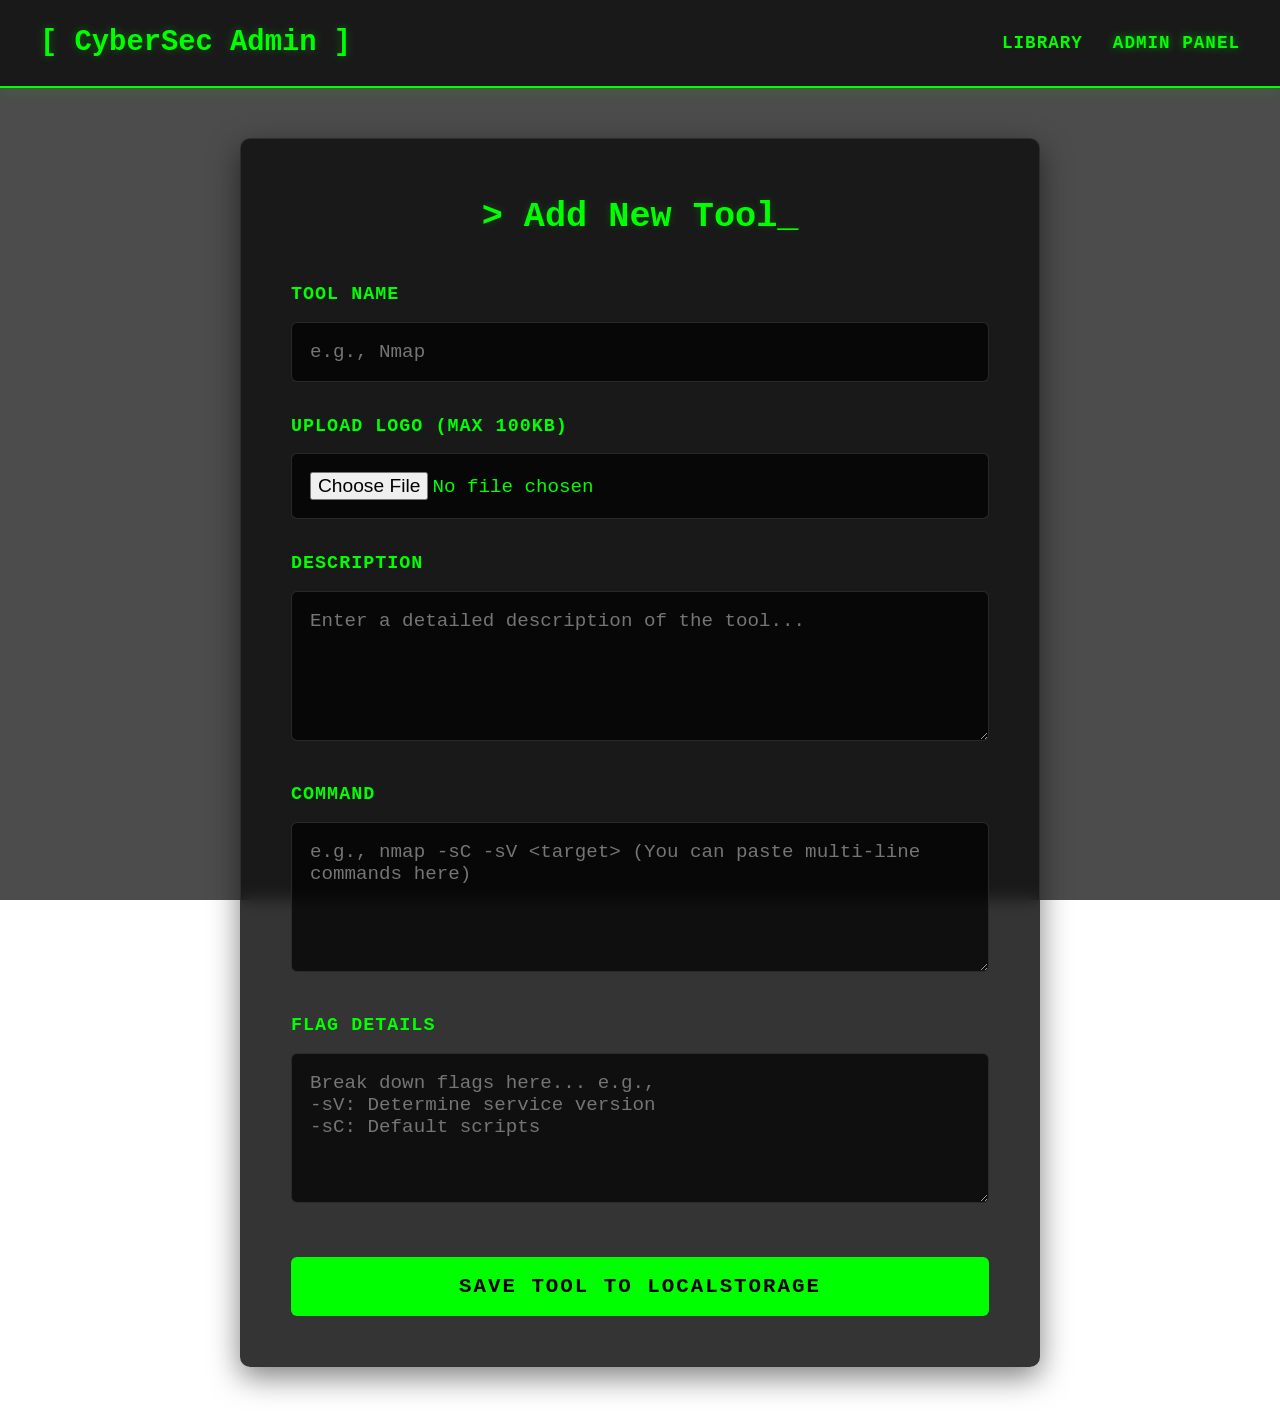
==== admin.html @ c19515e9 "Add files via upload" ====
<!DOCTYPE html>
<html lang="en">
<head>
    <meta charset="UTF-8">
    <meta name="viewport" content="width=device-width, initial-scale=1.0">
    <title>Admin Panel - CyberSec Tool Library</title>
    <link rel="stylesheet" href="style.css">
</head>
<body>
    <nav>
        <h1>[ CyberSec Admin ]</h1>
        <ul>
            <li><a href="index.html">Library</a></li>
            <li><a href="admin.html" class="active">Admin Panel</a></li>
        </ul>
    </nav>

    <div class="container">
        <div class="admin-panel">
            <h2>> Add New Tool_</h2>
            <form id="tool-form">
                <div class="form-group">
                    <label for="toolName">Tool Name</label>
                    <input type="text" id="toolName" placeholder="e.g., Nmap" required>
                </div>
                
                <div class="form-group file-upload-group">
                    <label for="toolLogoFile">Upload Logo (Max 100KB)</label>
                    <input type="file" id="toolLogoFile" accept="image/*" required>
                    <small id="file-error" style="color: #ff4444; display: none; margin-top: 5px; font-weight: bold;">File is too large! Please select an image under 100KB.</small>
                </div>
                
                <div class="form-group">
                    <label for="toolDescription">Description</label>
                    <textarea id="toolDescription" placeholder="Enter a detailed description of the tool..." required></textarea>
                </div>
                
                <div class="form-group">
                    <label for="toolCommand">Command</label>
                    <textarea id="toolCommand" placeholder="e.g., nmap -sC -sV <target> (You can paste multi-line commands here)" required></textarea>
                </div>
                
                <div class="form-group">
                    <label for="toolFlagDetails">Flag Details</label>
                    <textarea id="toolFlagDetails" placeholder="Break down flags here... e.g., &#10;-sV: Determine service version&#10;-sC: Default scripts" required></textarea>
                </div>
                
                <button type="submit" class="btn-save">Save Tool to LocalStorage</button>
            </form>
        </div>
    </div>

    <!-- Shared logic for storage and form handling -->
    <script src="script.js"></script>
</body>
</html>
---- style.css ----
:root {
    --bg-main: #0d0d0d;
    --bg-card: rgba(17, 17, 17, 0.85);
    --bg-input: rgba(0, 0, 0, 0.7);
    --text-main: #00ff00;
    --text-muted: #66cc66;
    --neon-green: #00ff00;
    --border-color: rgba(51, 51, 51, 0.8);
    --font-sans: 'Courier New', Courier, monospace;
}

* {
    box-sizing: border-box;
    margin: 0;
    padding: 0;
    font-family: var(--font-sans);
}

body {
    /* Linear gradient creates the dark 70% opacity overlay over the hacker background */
    background: linear-gradient(rgba(0, 0, 0, 0.7), rgba(0, 0, 0, 0.7)), url('https://images.unsplash.com/photo-1526374965328-7f61d4dc18c5?q=80&w=2070&auto=format&fit=crop');
    background-size: cover;
    background-position: center;
    background-repeat: no-repeat;
    background-attachment: fixed;
    color: var(--text-main);
    line-height: 1.6;
    min-height: 100vh;
}

/* Navigation Bar */
nav {
    background-color: var(--bg-card);
    backdrop-filter: blur(8px);
    -webkit-backdrop-filter: blur(8px);
    padding: 20px 40px;
    border-bottom: 2px solid var(--neon-green);
    display: flex;
    justify-content: space-between;
    align-items: center;
    box-shadow: 0 4px 15px rgba(0, 255, 0, 0.1);
}

nav h1 {
    color: var(--neon-green);
    font-size: 1.8rem;
    text-shadow: 0 0 10px rgba(0, 255, 0, 0.3);
}

nav ul {
    list-style: none;
    display: flex;
    gap: 30px;
}

nav a {
    color: var(--text-main);
    text-decoration: none;
    font-weight: bold;
    font-size: 1.1rem;
    transition: color 0.3s, text-shadow 0.3s;
    text-transform: uppercase;
    letter-spacing: 1px;
}

nav a:hover, nav a.active {
    color: var(--neon-green);
    text-shadow: 0 0 8px rgba(0, 255, 0, 0.5);
}

.container {
    max-width: 1200px;
    margin: 50px auto;
    padding: 0 20px;
}

/* Search Bar Styles */
.search-wrapper {
    margin-bottom: 30px;
}

#search-bar {
    width: 100%;
    background-color: var(--bg-input);
    border: 1px solid var(--border-color);
    color: var(--neon-green);
    padding: 15px 20px;
    font-size: 1.2rem;
    border-radius: 8px;
    transition: all 0.3s;
    outline: none;
    font-family: var(--font-sans);
}

#search-bar:focus {
    border-color: var(--neon-green);
    box-shadow: 0 0 15px rgba(0, 255, 0, 0.3);
}

#search-bar::placeholder {
    color: var(--text-muted);
}

/* Card Grid for Index (Main Library) */
.tools-grid {
    display: grid;
    grid-template-columns: repeat(auto-fill, minmax(350px, 1fr));
    gap: 30px;
}

.tool-card {
    background-color: var(--bg-card);
    backdrop-filter: blur(8px);
    -webkit-backdrop-filter: blur(8px);
    border: 1px solid var(--border-color);
    border-left: 4px solid var(--neon-green);
    border-radius: 8px;
    padding: 25px;
    transition: transform 0.3s, box-shadow 0.3s, border-color 0.3s;
}

.tool-card:hover {
    transform: translateY(-5px);
    box-shadow: 0 10px 20px rgba(0, 0, 0, 0.5), 0 0 15px rgba(0, 255, 0, 0.15);
    border-color: var(--neon-green);
}

.tool-card h2 {
    color: var(--neon-green);
    margin-bottom: 15px;
    font-size: 1.6rem;
    text-transform: uppercase;
    letter-spacing: 1px;
}

.tool-card .desc {
    color: var(--text-muted);
    margin-bottom: 25px;
    min-height: 50px;
    font-size: 1.05rem;
}

/* Command Box Enhancements */
.command-container {
    position: relative;
    margin-bottom: 20px;
}

.copy-btn {
    position: absolute;
    top: 10px;
    right: 10px;
    background-color: rgba(34, 34, 34, 0.8);
    color: var(--text-main);
    border: 1px solid var(--border-color);
    padding: 6px 12px;
    border-radius: 4px;
    cursor: pointer;
    font-family: var(--font-sans);
    font-weight: bold;
    font-size: 0.9rem;
    transition: all 0.2s;
    z-index: 10;
}

.copy-btn:hover {
    background-color: var(--neon-green);
    color: #000;
}

.tool-card .command-box {
    background-color: rgba(0, 0, 0, 0.8);
    backdrop-filter: blur(5px);
    -webkit-backdrop-filter: blur(5px);
    padding: 20px;
    border-radius: 5px;
    border: 1px dashed var(--neon-green);
    overflow-x: auto;
}

.command-box pre {
    margin: 0;
    white-space: pre; /* Allows horizontal scrolling for long lines */
    padding-right: 70px; /* Space for the copy button */
}

.tool-card code {
    color: var(--neon-green);
    font-size: 1.1rem;
    word-break: normal;
}

/* Explanation Box */
.explanation-box {
    margin-bottom: 25px;
    background-color: rgba(10, 10, 10, 0.7);
    backdrop-filter: blur(5px);
    -webkit-backdrop-filter: blur(5px);
    padding: 18px;
    border-left: 3px solid var(--border-color);
    border-radius: 4px;
}

.explanation-box h4 {
    color: var(--text-main);
    margin-bottom: 12px;
    font-size: 1.1rem;
    text-transform: uppercase;
    letter-spacing: 0.5px;
}

/* Flag Table Styles */
.table-responsive {
    overflow-x: auto;
    margin-top: 15px;
}

.flag-table {
    width: 100%;
    border-collapse: collapse;
    font-size: 0.95rem;
    color: var(--text-main);
}

.flag-table th, .flag-table td {
    padding: 10px 15px;
    border: 1px solid var(--border-color);
    text-align: left;
}

.flag-table th {
    background-color: rgba(26, 26, 26, 0.9);
    color: var(--neon-green);
    font-weight: bold;
    text-transform: uppercase;
}

.flag-table td {
    background-color: rgba(13, 13, 13, 0.8);
}

.flag-table .flag-col {
    color: var(--neon-green);
    font-family: var(--font-sans);
    font-weight: bold;
    white-space: nowrap;
    width: 30%;
}

.tool-card .delete-btn {
    margin-top: 25px;
    background: transparent;
    border: 1px solid #ff4444;
    color: #ff4444;
    padding: 8px 15px;
    border-radius: 4px;
    cursor: pointer;
    font-weight: bold;
    transition: all 0.2s;
    font-family: var(--font-sans);
}

.tool-card .delete-btn:hover {
    background: #ff4444;
    color: #fff;
    box-shadow: 0 0 10px rgba(255, 68, 68, 0.4);
}

/* Admin Form Styles */
.admin-panel {
    background-color: var(--bg-card);
    backdrop-filter: blur(8px);
    -webkit-backdrop-filter: blur(8px);
    padding: 50px;
    border-radius: 10px;
    border: 1px solid var(--border-color);
    max-width: 800px;
    margin: 0 auto;
    box-shadow: 0 10px 30px rgba(0,0,0,0.5);
}

.admin-panel h2 {
    color: var(--neon-green);
    margin-bottom: 35px;
    font-size: 2.2rem;
    text-align: center;
    text-shadow: 0 0 8px rgba(0, 255, 0, 0.2);
}

.form-group {
    margin-bottom: 30px;
}

.form-group label {
    display: block;
    margin-bottom: 12px;
    color: var(--text-main);
    font-size: 1.15rem;
    font-weight: bold;
    text-transform: uppercase;
    letter-spacing: 1px;
}

.form-group input, 
.form-group textarea {
    width: 100%;
    background-color: var(--bg-input);
    border: 1px solid var(--border-color);
    color: var(--neon-green);
    padding: 18px;
    font-size: 1.2rem;
    border-radius: 6px;
    transition: border-color 0.3s, box-shadow 0.3s;
    outline: none;
}

.form-group textarea {
    resize: vertical;
    min-height: 150px;
}

.form-group input:focus, 
.form-group textarea:focus {
    border-color: var(--neon-green);
    box-shadow: 0 0 12px rgba(0, 255, 0, 0.25);
}

.btn-save {
    background-color: var(--neon-green);
    color: #000;
    border: none;
    padding: 18px 30px;
    font-size: 1.3rem;
    font-weight: bold;
    border-radius: 6px;
    cursor: pointer;
    width: 100%;
    transition: all 0.3s;
    text-transform: uppercase;
    letter-spacing: 2px;
    margin-top: 15px;
}

.btn-save:hover {
    background-color: #00cc00;
    box-shadow: 0 0 20px rgba(0, 255, 0, 0.5);
}

/* Responsive adjustments for tablet and mobile */
@media (max-width: 768px) {
    nav {
        flex-direction: column;
        gap: 15px;
        text-align: center;
    }
    
    .tools-grid {
        grid-template-columns: 1fr;
    }
    
    .admin-panel {
        padding: 30px 20px;
    }
}

/* Update compact cards for Main Library */
.compact-card {
    display: flex;
    flex-direction: column;
    align-items: center;
    text-align: center;
    padding: 30px 20px;
}

.card-header {
    margin-bottom: 25px;
}

.tool-logo-small {
    width: 80px;
    height: 80px;
    object-fit: contain;
    margin-bottom: 15px;
    background-color: rgba(255,255,255,0.05); /* So dark logos have contrast */
    padding: 5px;
    border-radius: 8px;
}

.card-actions {
    display: flex;
    gap: 15px;
    width: 100%;
    justify-content: center;
}

.btn-view-details, .btn-back {
    display: inline-block;
    background-color: var(--neon-green);
    color: #000;
    text-decoration: none;
    padding: 10px 20px;
    border-radius: 4px;
    font-weight: bold;
    font-family: var(--font-sans);
    transition: all 0.2s;
    text-transform: uppercase;
    font-size: 0.9rem;
}

.btn-view-details:hover, .btn-back:hover {
    background-color: #00cc00;
    box-shadow: 0 0 15px rgba(0, 255, 0, 0.4);
}

.compact-card .delete-btn {
    margin-top: 0;
}

/* Detail View Layout */
.detail-card {
    background-color: var(--bg-card);
    backdrop-filter: blur(8px);
    -webkit-backdrop-filter: blur(8px);
    border: 1px solid var(--border-color);
    border-top: 4px solid var(--neon-green);
    border-radius: 8px;
    padding: 40px;
    margin-top: 20px;
    box-shadow: 0 10px 30px rgba(0,0,0,0.5);
}

.detail-header {
    display: flex;
    gap: 30px;
    align-items: center;
    margin-bottom: 30px;
    border-bottom: 1px solid var(--border-color);
    padding-bottom: 30px;
}

.tool-logo-large {
    width: 120px;
    height: 120px;
    object-fit: contain;
    background-color: rgba(255,255,255,0.05);
    padding: 10px;
    border-radius: 10px;
}

.detail-header h2 {
    color: var(--neon-green);
    font-size: 2.2rem;
    margin-bottom: 10px;
    text-transform: uppercase;
}

.detail-header .desc {
    font-size: 1.15rem;
    color: var(--text-main);
}

.detail-footer {
    display: flex;
    justify-content: space-between;
    margin-top: 40px;
    border-top: 1px solid var(--border-color);
    padding-top: 20px;
}

@media (max-width: 768px) {
    .detail-header {
        flex-direction: column;
        text-align: center;
    }
}
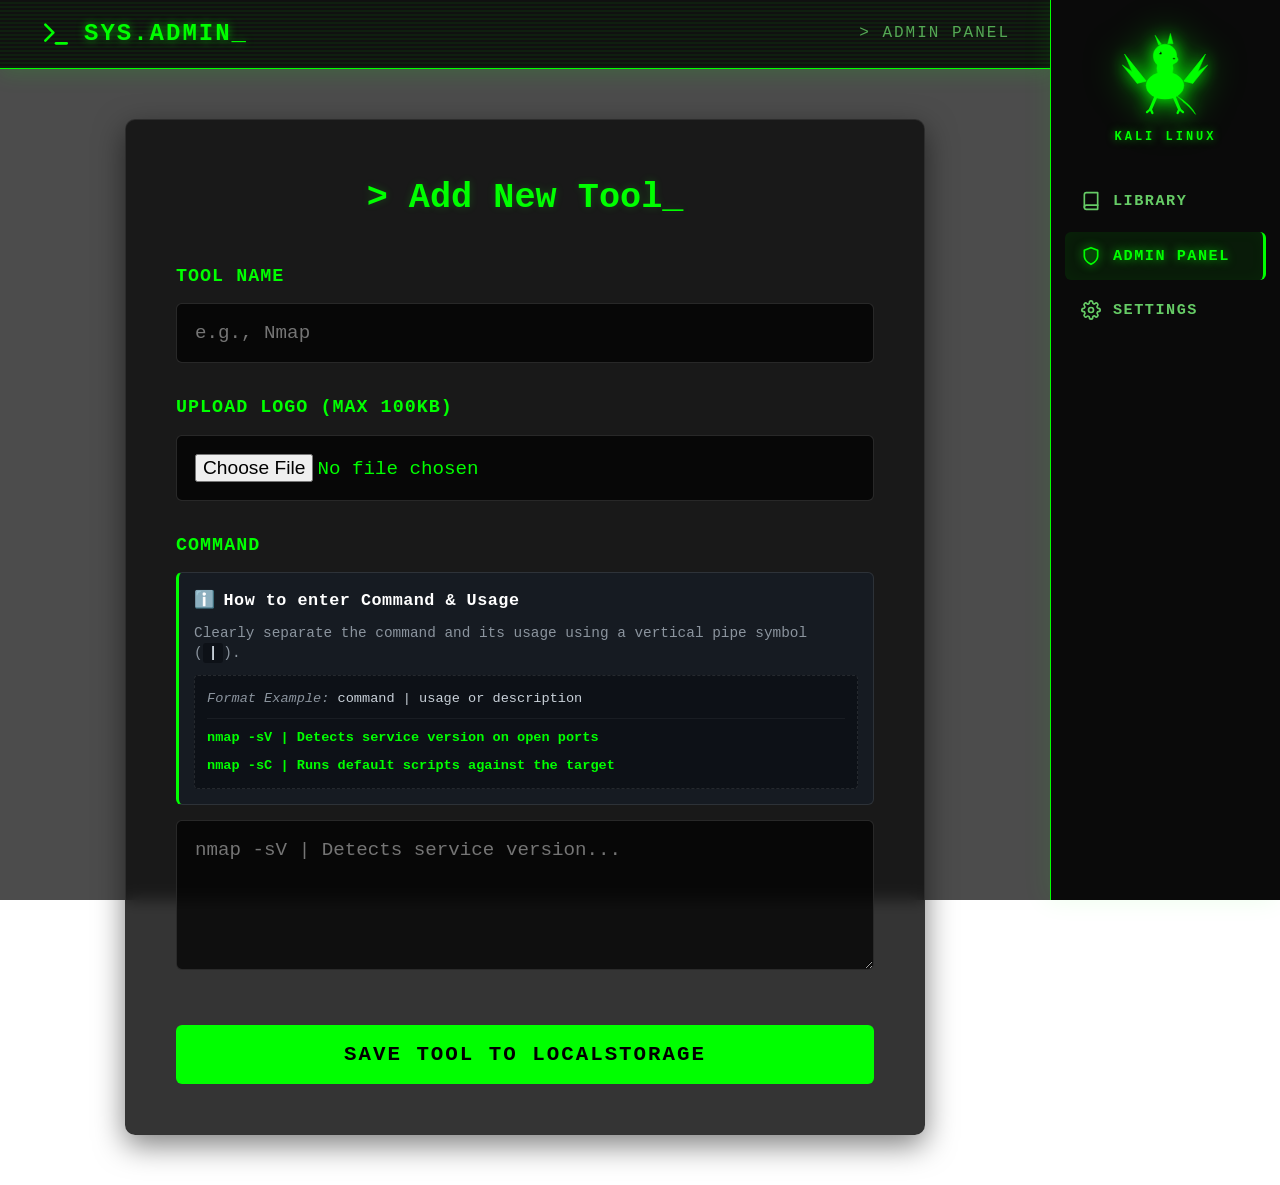
==== commit 34c27916: "Updated admin panel and CSS" ====
--- a/admin.html
+++ b/admin.html
@@ -4,53 +4,267 @@
     <meta charset="UTF-8">
     <meta name="viewport" content="width=device-width, initial-scale=1.0">
     <title>Admin Panel - CyberSec Tool Library</title>
+    <meta name="description" content="Admin Panel – Add and manage cybersecurity tools.">
     <link rel="stylesheet" href="style.css">
 </head>
 <body>
-    <nav>
-        <h1>[ CyberSec Admin ]</h1>
-        <ul>
-            <li><a href="index.html">Library</a></li>
-            <li><a href="admin.html" class="active">Admin Panel</a></li>
-        </ul>
+    <!-- ═══════════════════════════════════════ -->
+    <!--  LEFT SIDEBAR                          -->
+    <!-- ═══════════════════════════════════════ -->
+    <aside id="cyber-sidebar" class="cyber-sidebar">
+        <div class="sidebar-logo">
+            <svg class="kali-logo-svg" viewBox="0 0 200 200" xmlns="http://www.w3.org/2000/svg">
+                <ellipse cx="100" cy="128" rx="42" ry="30" />
+                <ellipse cx="100" cy="90" rx="18" ry="22" />
+                <circle cx="100" cy="62" r="26" />
+                <ellipse cx="113" cy="70" rx="16" ry="10" />
+                <ellipse cx="120" cy="68" rx="3" ry="2" fill="#003300" />
+                <circle cx="90" cy="56" r="6" fill="#00ff00" />
+                <circle cx="90" cy="56" r="3" fill="#001100" />
+                <circle cx="88" cy="54" r="1.2" fill="#00ff88" />
+                <polygon points="58,118 10,58 38,123" />
+                <polygon points="58,118 5,82 38,123" />
+                <line x1="58" y1="118" x2="10" y2="58" stroke="#00ff00" stroke-width="1.5" opacity="0.5"/>
+                <line x1="58" y1="118" x2="20" y2="72" stroke="#00ff00" stroke-width="1" opacity="0.4"/>
+                <polygon points="142,118 190,58 162,123" />
+                <polygon points="142,118 195,82 162,123" />
+                <line x1="142" y1="118" x2="190" y2="58" stroke="#00ff00" stroke-width="1.5" opacity="0.5"/>
+                <line x1="142" y1="118" x2="180" y2="72" stroke="#00ff00" stroke-width="1" opacity="0.4"/>
+                <path d="M125,150 Q158,170 168,192 Q152,172 140,164" />
+                <line x1="80" y1="152" x2="68" y2="180" stroke-width="7" stroke-linecap="round"/>
+                <line x1="68" y1="180" x2="60" y2="187" stroke-width="5" stroke-linecap="round"/>
+                <line x1="68" y1="180" x2="72" y2="189" stroke-width="5" stroke-linecap="round"/>
+                <line x1="120" y1="152" x2="132" y2="180" stroke-width="7" stroke-linecap="round"/>
+                <line x1="132" y1="180" x2="128" y2="189" stroke-width="5" stroke-linecap="round"/>
+                <line x1="132" y1="180" x2="140" y2="187" stroke-width="5" stroke-linecap="round"/>
+                <polygon points="86,38 78,16 92,36" />
+                <polygon points="106,35 112,12 118,35" />
+                <polygon points="100,98 95,82 105,98" opacity="0.7"/>
+                <polygon points="112,102 108,87 118,102" opacity="0.6"/>
+                <polygon points="88,102 84,87 92,102" opacity="0.6"/>
+            </svg>
+            <span class="sidebar-logo-label">KALI LINUX</span>
+        </div>
+
+        <nav class="sidebar-nav">
+            <a href="index.html" id="nav-library" class="sidebar-link" title="Library">
+                <svg viewBox="0 0 24 24" fill="none" stroke="currentColor" stroke-width="2" stroke-linecap="round" stroke-linejoin="round">
+                    <path d="M4 19.5A2.5 2.5 0 0 1 6.5 17H20"/>
+                    <path d="M6.5 2H20v20H6.5A2.5 2.5 0 0 1 4 19.5v-15A2.5 2.5 0 0 1 6.5 2z"/>
+                </svg>
+                <span>Library</span>
+            </a>
+            <a href="admin.html" id="nav-admin" class="sidebar-link active" title="Admin Panel">
+                <svg viewBox="0 0 24 24" fill="none" stroke="currentColor" stroke-width="2" stroke-linecap="round" stroke-linejoin="round">
+                    <path d="M12 22s8-4 8-10V5l-8-3-8 3v7c0 6 8 10 8 10z"/>
+                </svg>
+                <span>Admin Panel</span>
+            </a>
+            <a href="settings.html" id="nav-settings" class="sidebar-link" title="Settings">
+                <svg viewBox="0 0 24 24" fill="none" stroke="currentColor" stroke-width="2" stroke-linecap="round" stroke-linejoin="round">
+                    <circle cx="12" cy="12" r="3"/>
+                    <path d="M19.4 15a1.65 1.65 0 0 0 .33 1.82l.06.06a2 2 0 0 1-2.83 2.83l-.06-.06a1.65 1.65 0 0 0-1.82-.33 1.65 1.65 0 0 0-1 1.51V21a2 2 0 0 1-4 0v-.09A1.65 1.65 0 0 0 9 19.4a1.65 1.65 0 0 0-1.82.33l-.06.06a2 2 0 0 1-2.83-2.83l.06-.06A1.65 1.65 0 0 0 4.68 15a1.65 1.65 0 0 0-1.51-1H3a2 2 0 0 1 0-4h.09A1.65 1.65 0 0 0 4.6 9a1.65 1.65 0 0 0-.33-1.82l-.06-.06a2 2 0 0 1 2.83-2.83l.06.06A1.65 1.65 0 0 0 9 4.68a1.65 1.65 0 0 0 1-1.51V3a2 2 0 0 1 4 0v.09a1.65 1.65 0 0 0 1 1.51 1.65 1.65 0 0 0 1.82-.33l.06-.06a2 2 0 0 1 2.83 2.83l-.06.06A1.65 1.65 0 0 0 19.4 9a1.65 1.65 0 0 0 1.51 1H21a2 2 0 0 1 0 4h-.09a1.65 1.65 0 0 0-1.51 1z"/>
+                </svg>
+                <span>Settings</span>
+            </a>
+        </nav>
+
+        <button class="sidebar-toggle-close" id="sidebar-close-btn" title="Close Sidebar">&#x2715;</button>
+    </aside>
+
+    <button class="sidebar-open-btn" id="sidebar-open-btn" title="Open Menu">
+        <span></span><span></span><span></span>
+    </button>
+    <div class="sidebar-overlay" id="sidebar-overlay"></div>
+
+    <!-- Top Nav -->
+    <nav class="hacker-nav">
+        <div class="nav-scanline"></div>
+        <div class="nav-logo">
+            <svg class="glitch-icon" viewBox="0 0 24 24" width="32" height="32" stroke="currentColor" stroke-width="2" fill="none" stroke-linecap="round" stroke-linejoin="round">
+                <polyline points="4 17 10 11 4 5"></polyline>
+                <line x1="12" y1="19" x2="20" y2="19"></line>
+            </svg>
+            <span class="logo-text">SYS.ADMIN_</span>
+        </div>
+        <span class="nav-page-title">&gt; ADMIN PANEL</span>
     </nav>
 
-    <div class="container">
-        <div class="admin-panel">
-            <h2>> Add New Tool_</h2>
-            <form id="tool-form">
-                <div class="form-group">
-                    <label for="toolName">Tool Name</label>
-                    <input type="text" id="toolName" placeholder="e.g., Nmap" required>
-                </div>
-                
-                <div class="form-group file-upload-group">
-                    <label for="toolLogoFile">Upload Logo (Max 100KB)</label>
-                    <input type="file" id="toolLogoFile" accept="image/*" required>
-                    <small id="file-error" style="color: #ff4444; display: none; margin-top: 5px; font-weight: bold;">File is too large! Please select an image under 100KB.</small>
-                </div>
-                
-                <div class="form-group">
-                    <label for="toolDescription">Description</label>
-                    <textarea id="toolDescription" placeholder="Enter a detailed description of the tool..." required></textarea>
-                </div>
-                
-                <div class="form-group">
-                    <label for="toolCommand">Command</label>
-                    <textarea id="toolCommand" placeholder="e.g., nmap -sC -sV <target> (You can paste multi-line commands here)" required></textarea>
-                </div>
-                
-                <div class="form-group">
-                    <label for="toolFlagDetails">Flag Details</label>
-                    <textarea id="toolFlagDetails" placeholder="Break down flags here... e.g., &#10;-sV: Determine service version&#10;-sC: Default scripts" required></textarea>
-                </div>
-                
-                <button type="submit" class="btn-save">Save Tool to LocalStorage</button>
-            </form>
+    <!-- ═══════════════════════════════════════════════ -->
+    <!--  ADMIN PAGE: Animated Neon Green Dragon Widget  -->
+    <!-- ═══════════════════════════════════════════════ -->
+    <div id="admin-dragon-wrap">
+        <div id="admin-dragon-glitch"></div>
+        <svg id="admin-dragon-logo" viewBox="0 0 200 200" xmlns="http://www.w3.org/2000/svg">
+            <ellipse cx="100" cy="125" rx="42" ry="30" />
+            <ellipse cx="100" cy="88" rx="18" ry="22" />
+            <circle cx="100" cy="60" r="26" />
+            <ellipse cx="113" cy="68" rx="16" ry="10" />
+            <ellipse cx="120" cy="66" rx="3" ry="2" fill="#003300" />
+            <circle cx="90" cy="54" r="6" fill="#00ff00" />
+            <circle cx="90" cy="54" r="3" fill="#001100" />
+            <circle cx="88" cy="52" r="1.2" fill="#00ff88" />
+            <polygon points="58,115 10,55 38,120" />
+            <polygon points="58,115 5,80  38,120" />
+            <line x1="58" y1="115" x2="10" y2="55" stroke="#00ff00" stroke-width="1.5" opacity="0.5"/>
+            <line x1="58" y1="115" x2="20" y2="70" stroke="#00ff00" stroke-width="1" opacity="0.4"/>
+            <line x1="58" y1="115" x2="28" y2="90" stroke="#00ff00" stroke-width="1" opacity="0.3"/>
+            <polygon points="142,115 190,55 162,120" />
+            <polygon points="142,115 195,80  162,120" />
+            <line x1="142" y1="115" x2="190" y2="55" stroke="#00ff00" stroke-width="1.5" opacity="0.5"/>
+            <line x1="142" y1="115" x2="180" y2="70" stroke="#00ff00" stroke-width="1" opacity="0.4"/>
+            <line x1="142" y1="115" x2="172" y2="90" stroke="#00ff00" stroke-width="1" opacity="0.3"/>
+            <path d="M125,148 Q158,168 168,190 Q152,170 140,162" />
+            <line x1="80" y1="150" x2="68" y2="178" stroke-width="7" stroke-linecap="round"/>
+            <line x1="68" y1="178" x2="60" y2="185" stroke-width="5" stroke-linecap="round"/>
+            <line x1="68" y1="178" x2="72" y2="187" stroke-width="5" stroke-linecap="round"/>
+            <line x1="120" y1="150" x2="132" y2="178" stroke-width="7" stroke-linecap="round"/>
+            <line x1="132" y1="178" x2="128" y2="187" stroke-width="5" stroke-linecap="round"/>
+            <line x1="132" y1="178" x2="140" y2="185" stroke-width="5" stroke-linecap="round"/>
+            <polygon points="86,36 78,14 92,34" />
+            <polygon points="106,33 112,10 118,33" />
+            <polygon points="100,96 95,80 105,96" opacity="0.7"/>
+            <polygon points="112,100 108,85 118,100" opacity="0.6"/>
+            <polygon points="88,100 84,85 92,100" opacity="0.6"/>
+        </svg>
+    </div>
+
+    <style>
+        #admin-dragon-wrap {
+            position: fixed;
+            top: 80px;
+            right: 30px;
+            width: 110px;
+            height: 110px;
+            z-index: 500;
+            perspective: 800px;
+            cursor: pointer;
+        }
+        #admin-dragon-logo {
+            width: 110px;
+            height: 110px;
+            fill: #00ff00;
+            stroke: #00ff00;
+            stroke-width: 1;
+            filter: drop-shadow(0 0 6px #00ff00) drop-shadow(0 0 14px rgba(0,255,0,0.6));
+            animation: adminDragonBreath 3s ease-in-out infinite alternate;
+            transform-style: preserve-3d;
+            display: block;
+        }
+        @keyframes adminDragonBreath {
+            0%   { filter: drop-shadow(0 0 4px #00ff00) drop-shadow(0 0 8px rgba(0,255,0,0.4)); transform: scale(0.95); }
+            100% { filter: drop-shadow(0 0 12px #00ff00) drop-shadow(0 0 28px rgba(0,255,0,0.9)); transform: scale(1.05); }
+        }
+        #admin-dragon-glitch {
+            position: absolute;
+            inset: 0;
+            pointer-events: none;
+            border-radius: 8px;
+            opacity: 0;
+            transition: opacity 0.3s ease;
+            background:
+                linear-gradient(rgba(0,255,0,0.07) 50%, rgba(0,0,0,0.2) 50%),
+                linear-gradient(90deg, rgba(255,0,0,0.05), rgba(0,255,0,0.02), rgba(0,0,255,0.05));
+            background-size: 100% 3px, 3px 100%;
+            z-index: 2;
+        }
+        #admin-dragon-wrap.admin-hover #admin-dragon-glitch {
+            opacity: 1;
+            animation: adminGlitchAnim 0.2s infinite;
+        }
+        #admin-dragon-wrap.admin-hover #admin-dragon-logo {
+            animation: none;
+            filter: drop-shadow(0 0 14px #00ff00) drop-shadow(0 0 30px rgba(0,255,0,1));
+        }
+        @keyframes adminGlitchAnim {
+            0%   { transform: translateX(0) skewX(0deg); }
+            20%  { transform: translateX(-2px) skewX(-1deg); }
+            40%  { transform: translateX(2px) skewX(1deg); }
+            60%  { transform: translateX(-1px) skewX(0.5deg); }
+            80%  { transform: translateX(1px) skewX(-0.5deg); }
+            100% { transform: translateX(0) skewX(0deg); }
+        }
+    </style>
+
+    <script>
+        (function() {
+            const wrap   = document.getElementById('admin-dragon-wrap');
+            const dragon = document.getElementById('admin-dragon-logo');
+            let isHovering = false;
+            let rotY = 0;
+            let animFrameId;
+            document.addEventListener('mouseenter', startRotation);
+            document.addEventListener('mousemove', startRotation);
+            document.addEventListener('mouseleave', stopRotation);
+            function startRotation() {
+                if (!isHovering) {
+                    isHovering = true;
+                    wrap.classList.add('admin-hover');
+                    rotate();
+                }
+            }
+            function stopRotation() {
+                isHovering = false;
+                wrap.classList.remove('admin-hover');
+                cancelAnimationFrame(animFrameId);
+            }
+            function rotate() {
+                if (!isHovering) return;
+                rotY += 2.5;
+                dragon.style.transform = `rotateY(${rotY}deg)`;
+                animFrameId = requestAnimationFrame(rotate);
+            }
+        })();
+    </script>
+
+    <div class="main-wrapper">
+        <div class="container">
+            <div class="admin-panel">
+                <h2>&gt; Add New Tool_</h2>
+                <form id="tool-form">
+                    <div class="form-group">
+                        <label for="toolName">Tool Name</label>
+                        <input type="text" id="toolName" placeholder="e.g., Nmap" required>
+                    </div>
+
+                    <div class="form-group file-upload-group">
+                        <label for="toolLogoFile">Upload Logo (Max 100KB)</label>
+                        <input type="file" id="toolLogoFile" accept="image/*" required>
+                        <small id="file-error" style="color: #ff4444; display: none; margin-top: 5px; font-weight: bold;">File is too large! Please select an image under 100KB.</small>
+                    </div>
+
+                    <div class="form-group">
+                        <label for="toolCommand">Command</label>
+
+                        <div style="background-color: #161b22; border: 1px solid rgba(255, 255, 255, 0.1); border-left: 3px solid #00FF00; border-radius: 6px; padding: 15px; margin-bottom: 15px;">
+                            <h4 style="color: #ffffff; font-size: 1.05rem; margin-bottom: 8px; display: flex; align-items: center; gap: 8px; letter-spacing: 0.5px;">
+                                <span>ℹ️</span> How to enter Command &amp; Usage
+                            </h4>
+                            <p style="color: #8b949e; font-size: 0.9rem; margin-bottom: 12px; line-height: 1.4;">
+                                Clearly separate the command and its usage using a vertical pipe symbol (<strong style="color: #c9d1d9; background: #0d1117; padding: 2px 6px; border-radius: 3px;">|</strong>).
+                            </p>
+                            <div style="background-color: #0d1117; padding: 12px; border-radius: 4px; font-family: var(--font-sans, monospace); font-size: 0.85rem; border: 1px dashed rgba(255,255,255,0.1);">
+                                <div style="color: #c9d1d9; margin-bottom: 8px; padding-bottom: 8px; border-bottom: 1px solid rgba(255,255,255,0.05);">
+                                    <em style="color: #8b949e;">Format Example:</em> command | usage or description
+                                </div>
+                                <div style="color: #00FF00; margin-bottom: 6px; font-weight: bold;">
+                                    nmap -sV | Detects service version on open ports
+                                </div>
+                                <div style="color: #00FF00; font-weight: bold;">
+                                    nmap -sC | Runs default scripts against the target
+                                </div>
+                            </div>
+                        </div>
+
+                        <textarea id="toolCommand" placeholder="nmap -sV | Detects service version..." required></textarea>
+                    </div>
+
+                    <button type="submit" class="btn-save">Save Tool to LocalStorage</button>
+                </form>
+            </div>
         </div>
     </div>
 
-    <!-- Shared logic for storage and form handling -->
     <script src="script.js"></script>
 </body>
 </html>
--- a/style.css
+++ b/style.css
@@ -29,43 +29,370 @@
 }
 
 /* Navigation Bar */
-nav {
-    background-color: var(--bg-card);
+.hacker-nav {
+    background-color: rgba(10, 10, 10, 0.9);
     backdrop-filter: blur(8px);
     -webkit-backdrop-filter: blur(8px);
-    padding: 20px 40px;
-    border-bottom: 2px solid var(--neon-green);
+    padding: 15px 40px;
+    border-bottom: 1px solid var(--neon-green);
     display: flex;
     justify-content: space-between;
     align-items: center;
-    box-shadow: 0 4px 15px rgba(0, 255, 0, 0.1);
-}
-
-nav h1 {
-    color: var(--neon-green);
-    font-size: 1.8rem;
-    text-shadow: 0 0 10px rgba(0, 255, 0, 0.3);
-}
-
-nav ul {
+    box-shadow: 0 4px 20px rgba(0, 255, 0, 0.15);
+    position: relative;
+    /* CRITICAL FIX: Must be visible so dropdown menu can appear below nav */
+    overflow: visible;
+    z-index: 1000;
+}
+
+/* Animated Scanline Overlay */
+.nav-scanline {
+    position: absolute;
+    top: 0;
+    left: 0;
+    width: 100%;
+    height: 100%;
+    background: linear-gradient(to bottom, rgba(255,255,255,0), rgba(255,255,255,0) 50%, rgba(0,255,0,0.1) 50%, rgba(0,255,0,0.1));
+    background-size: 100% 4px;
+    z-index: 1;
+    pointer-events: none;
+    animation: scanline 10s linear infinite;
+    opacity: 0.6;
+    /* Use clip-path so scanline stays within nav bounds without overflow:hidden */
+    clip-path: inset(0);
+}
+
+@keyframes scanline {
+    0% { background-position: 0 0; }
+    100% { background-position: 0 100vh; }
+}
+
+/* Hacker Logo Area */
+.nav-logo {
+    display: flex;
+    align-items: center;
+    gap: 12px;
+    color: var(--neon-green);
+    position: relative;
+    z-index: 2;
+}
+
+.glitch-icon {
+    animation: iconGlitch 3s infinite;
+}
+
+.logo-text {
+    font-size: 1.5rem;
+    font-weight: bold;
+    letter-spacing: 2px;
+    text-shadow: 0 0 8px rgba(0, 255, 0, 0.6);
+}
+
+@keyframes iconGlitch {
+    0%, 90%, 100% { transform: translate(0); opacity: 1; }
+    92% { transform: translate(-2px, 1px); opacity: 0.8; }
+    94% { transform: translate(2px, -2px); opacity: 0.9; }
+    96% { transform: translate(-1px, 2px); opacity: 1; }
+    98% { transform: translate(2px, -1px); opacity: 0.7; }
+}
+
+/* Animated Menu Options */
+.nav-links {
     list-style: none;
     display: flex;
-    gap: 30px;
-}
-
-nav a {
-    color: var(--text-main);
+    gap: 35px;
+    position: relative;
+    z-index: 2;
+}
+
+.nav-links li {
+    opacity: 0;
+    transform: translateX(30px);
+    animation: slideIn 0.5s ease forwards;
+    animation-delay: calc(var(--anim-order) * 0.3s); /* Staggered effect */
+}
+
+@keyframes slideIn {
+    to {
+        opacity: 1;
+        transform: translateX(0);
+    }
+}
+
+.nav-item {
+    color: var(--text-muted);
     text-decoration: none;
     font-weight: bold;
-    font-size: 1.1rem;
-    transition: color 0.3s, text-shadow 0.3s;
-    text-transform: uppercase;
-    letter-spacing: 1px;
-}
-
-nav a:hover, nav a.active {
-    color: var(--neon-green);
-    text-shadow: 0 0 8px rgba(0, 255, 0, 0.5);
+    font-size: 1.05rem;
+    text-transform: uppercase;
+    letter-spacing: 1.5px;
+    position: relative;
+    transition: all 0.3s ease;
+    display: flex;
+    align-items: center;
+}
+
+/* Terminal Cursor Hover Effect */
+.nav-item::after {
+    content: '_';
+    position: absolute;
+    right: -12px;
+    opacity: 0;
+    color: var(--neon-green);
+    animation: blinkCursor 1s step-end infinite;
+    transition: opacity 0.3s ease;
+}
+
+.nav-item:hover, .nav-item.active {
+    color: var(--neon-green);
+    text-shadow: 0 0 12px rgba(0, 255, 0, 0.8);
+}
+
+.nav-item:hover::after, .nav-item.active::after {
+    opacity: 1;
+}
+
+@keyframes blinkCursor {
+    0%, 100% { visibility: visible; }
+    50% { visibility: hidden; }
+}
+
+/* ─── Sidebar Layout ─────────────────────────────── */
+:root {
+    --sidebar-width: 230px;
+}
+
+.cyber-sidebar {
+    position: fixed;
+    top: 0;
+    right: 0;
+    width: var(--sidebar-width);
+    height: 100vh;
+    background-color: #0a0a0a;
+    border-left: 1px solid var(--neon-green);
+    box-shadow: -4px 0 24px rgba(0,255,0,0.08);
+    display: flex;
+    flex-direction: column;
+    align-items: center;
+    padding: 28px 0 20px;
+    z-index: 2000;
+    transition: transform 0.35s cubic-bezier(0.4,0,0.2,1);
+    overflow-y: auto;
+    overflow-x: hidden;
+}
+
+/* Mobile: hide sidebar off-screen to the right by default */
+@media (max-width: 900px) {
+    .cyber-sidebar {
+        transform: translateX(100%);
+    }
+    .cyber-sidebar.sidebar-open {
+        transform: translateX(0);
+    }
+}
+
+.sidebar-overlay {
+    display: none;
+    position: fixed;
+    inset: 0;
+    background: rgba(0,0,0,0.6);
+    z-index: 1900;
+    backdrop-filter: blur(2px);
+}
+.sidebar-overlay.visible {
+    display: block;
+}
+
+/* Kali Logo inside sidebar */
+.sidebar-logo {
+    display: flex;
+    flex-direction: column;
+    align-items: center;
+    gap: 10px;
+    margin-bottom: 30px;
+    padding: 0 10px;
+}
+
+.kali-logo-svg {
+    width: 90px;
+    height: 90px;
+    fill: #00ff00;
+    stroke: #00ff00;
+    stroke-width: 1;
+    filter: drop-shadow(0 0 8px #00ff00) drop-shadow(0 0 18px rgba(0,255,0,0.5));
+    animation: kaliGlow 3s ease-in-out infinite alternate;
+    transition: filter 0.3s;
+}
+
+.kali-logo-svg:hover {
+    filter: drop-shadow(0 0 14px #00ff00) drop-shadow(0 0 30px rgba(0,255,0,0.9));
+    animation: none;
+}
+
+@keyframes kaliGlow {
+    0%   { filter: drop-shadow(0 0 5px #00ff00) drop-shadow(0 0 10px rgba(0,255,0,0.4)); }
+    100% { filter: drop-shadow(0 0 12px #00ff00) drop-shadow(0 0 26px rgba(0,255,0,0.8)); }
+}
+
+.sidebar-logo-label {
+    font-family: var(--font-sans);
+    font-size: 0.75rem;
+    font-weight: bold;
+    letter-spacing: 3px;
+    color: var(--neon-green);
+    text-transform: uppercase;
+    text-shadow: 0 0 8px rgba(0,255,0,0.6);
+}
+
+/* Sidebar Nav Links */
+.sidebar-nav {
+    display: flex;
+    flex-direction: column;
+    gap: 6px;
+    width: 100%;
+    padding: 0 14px;
+}
+
+.sidebar-link {
+    display: flex;
+    align-items: center;
+    gap: 12px;
+    color: #66cc66;
+    text-decoration: none;
+    font-family: var(--font-sans);
+    font-size: 0.95rem;
+    font-weight: bold;
+    letter-spacing: 1.5px;
+    text-transform: uppercase;
+    padding: 12px 16px;
+    border-radius: 6px;
+    border-right: 3px solid transparent;
+    transition: all 0.25s ease;
+    position: relative;
+    overflow: hidden;
+}
+
+.sidebar-link svg {
+    width: 20px;
+    height: 20px;
+    flex-shrink: 0;
+    transition: filter 0.25s;
+}
+
+.sidebar-link::before {
+    content: '';
+    position: absolute;
+    inset: 0;
+    background: linear-gradient(270deg, rgba(0,255,0,0.06), transparent);
+    opacity: 0;
+    transition: opacity 0.25s;
+}
+
+.sidebar-link:hover {
+    color: var(--neon-green);
+    border-right-color: var(--neon-green);
+    text-shadow: 0 0 8px rgba(0,255,0,0.5);
+    background-color: rgba(0,255,0,0.05);
+}
+
+.sidebar-link:hover::before {
+    opacity: 1;
+}
+
+.sidebar-link:hover svg {
+    filter: drop-shadow(0 0 4px var(--neon-green));
+}
+
+.sidebar-link.active {
+    color: var(--neon-green);
+    border-right-color: var(--neon-green);
+    background-color: rgba(0,255,0,0.07);
+    text-shadow: 0 0 10px rgba(0,255,0,0.7);
+    box-shadow: inset 0 0 15px rgba(0,255,0,0.04);
+}
+
+.sidebar-link.active svg {
+    filter: drop-shadow(0 0 5px var(--neon-green));
+}
+
+/* Sidebar close button (mobile) */
+.sidebar-toggle-close {
+    display: none;
+    position: absolute;
+    top: 12px;
+    left: 12px;
+    background: transparent;
+    border: 1px solid rgba(0,255,0,0.4);
+    color: var(--neon-green);
+    width: 30px;
+    height: 30px;
+    border-radius: 50%;
+    cursor: pointer;
+    font-size: 1rem;
+    line-height: 1;
+    transition: all 0.2s;
+}
+.sidebar-toggle-close:hover {
+    background: rgba(0,255,0,0.1);
+}
+@media (max-width: 900px) {
+    .sidebar-toggle-close { display: flex; align-items: center; justify-content: center; }
+}
+
+/* Hamburger open button — now pinned to the right */
+.sidebar-open-btn {
+    display: none;
+    position: fixed;
+    top: 18px;
+    right: 16px;
+    z-index: 1800;
+    flex-direction: column;
+    gap: 5px;
+    background: rgba(10,10,10,0.85);
+    border: 1px solid rgba(0,255,0,0.35);
+    border-radius: 6px;
+    padding: 8px 10px;
+    cursor: pointer;
+    transition: all 0.2s;
+}
+.sidebar-open-btn span {
+    display: block;
+    width: 22px;
+    height: 2px;
+    background: var(--neon-green);
+    border-radius: 2px;
+    box-shadow: 0 0 4px rgba(0,255,0,0.6);
+}
+.sidebar-open-btn:hover {
+    background: rgba(0,255,0,0.08);
+    border-color: var(--neon-green);
+}
+@media (max-width: 900px) {
+    .sidebar-open-btn { display: flex; }
+}
+
+/* Nav page title (right side of top nav) */
+.nav-page-title {
+    font-family: var(--font-sans);
+    font-size: 1rem;
+    color: #66cc66;
+    letter-spacing: 2px;
+    text-transform: uppercase;
+    opacity: 0.8;
+    position: relative;
+    z-index: 2;
+}
+
+/* ─── Main Content Wrapper (offset by right sidebar) ───── */
+.main-wrapper {
+    margin-right: var(--sidebar-width);
+    transition: margin-right 0.35s cubic-bezier(0.4,0,0.2,1);
+}
+
+@media (max-width: 900px) {
+    .main-wrapper {
+        margin-right: 0;
+    }
 }
 
 .container {
@@ -190,61 +517,82 @@
     word-break: normal;
 }
 
-/* Explanation Box */
-.explanation-box {
-    margin-bottom: 25px;
-    background-color: rgba(10, 10, 10, 0.7);
-    backdrop-filter: blur(5px);
-    -webkit-backdrop-filter: blur(5px);
-    padding: 18px;
-    border-left: 3px solid var(--border-color);
-    border-radius: 4px;
-}
-
-.explanation-box h4 {
-    color: var(--text-main);
-    margin-bottom: 12px;
-    font-size: 1.1rem;
-    text-transform: uppercase;
-    letter-spacing: 0.5px;
-}
-
-/* Flag Table Styles */
+/* Flag Details Section */
+.flag-details-section {
+    margin-top: 35px;
+}
+
+.flag-details-header {
+    margin-bottom: 20px;
+}
+
+.flag-details-header h4 {
+    color: var(--neon-green);
+    font-size: 1.3rem;
+    text-transform: uppercase;
+    letter-spacing: 0.05em;
+    margin-bottom: 5px;
+}
+
+.flag-details-header p {
+    color: var(--text-muted);
+    font-size: 0.95rem;
+}
+
 .table-responsive {
     overflow-x: auto;
-    margin-top: 15px;
+    background-color: #0d1117;
+    border-radius: 8px;
+    border: 1px solid rgba(255, 255, 255, 0.1);
+    box-shadow: 0 4px 6px -1px rgba(0, 0, 0, 0.5);
 }
 
 .flag-table {
     width: 100%;
     border-collapse: collapse;
+    min-width: 500px;
+}
+
+.flag-table thead {
+    background-color: rgba(0, 0, 0, 0.4);
+    border-bottom: 1px solid rgba(255, 255, 255, 0.1);
+}
+
+.flag-table th {
+    padding: 16px 20px;
+    text-align: left;
+    color: var(--neon-green);
+    font-size: 0.9rem;
+    font-weight: bold;
+    text-transform: uppercase;
+    letter-spacing: 0.05em;
+}
+
+.flag-table tbody tr {
+    border-bottom: 1px solid rgba(255, 255, 255, 0.05);
+    transition: background-color 0.2s ease;
+}
+
+.flag-table tbody tr:last-child {
+    border-bottom: none;
+}
+
+.flag-table tbody tr:hover {
+    background-color: rgba(255, 255, 255, 0.05);
+}
+
+.flag-table td {
+    padding: 16px 20px;
+    color: #e2e8f0;
     font-size: 0.95rem;
-    color: var(--text-main);
-}
-
-.flag-table th, .flag-table td {
-    padding: 10px 15px;
-    border: 1px solid var(--border-color);
-    text-align: left;
-}
-
-.flag-table th {
-    background-color: rgba(26, 26, 26, 0.9);
-    color: var(--neon-green);
-    font-weight: bold;
-    text-transform: uppercase;
-}
-
-.flag-table td {
-    background-color: rgba(13, 13, 13, 0.8);
 }
 
 .flag-table .flag-col {
     color: var(--neon-green);
     font-family: var(--font-sans);
-    font-weight: bold;
     white-space: nowrap;
     width: 30%;
+    font-weight: bold;
 }
 
 .tool-card .delete-btn {
@@ -346,18 +694,11 @@
     box-shadow: 0 0 20px rgba(0, 255, 0, 0.5);
 }
 
-/* Responsive adjustments for tablet and mobile */
+/* Responsive adjustments */
 @media (max-width: 768px) {
-    nav {
-        flex-direction: column;
-        gap: 15px;
-        text-align: center;
-    }
-    
     .tools-grid {
         grid-template-columns: 1fr;
     }
-    
     .admin-panel {
         padding: 30px 20px;
     }
@@ -388,9 +729,43 @@
 
 .card-actions {
     display: flex;
-    gap: 15px;
+    gap: 10px;
     width: 100%;
     justify-content: center;
+    flex-wrap: wrap;
+}
+
+/* Edit Button on Cards */
+.edit-btn {
+    background: transparent;
+    border: 1px solid var(--neon-green);
+    color: var(--neon-green);
+    padding: 8px 15px;
+    border-radius: 4px;
+    cursor: pointer;
+    font-weight: bold;
+    font-family: var(--font-sans);
+    font-size: 0.9rem;
+    text-transform: uppercase;
+    letter-spacing: 1px;
+    transition: all 0.22s ease;
+    display: inline-flex;
+    align-items: center;
+    gap: 6px;
+}
+
+.edit-btn:hover {
+    background: var(--neon-green);
+    color: #000;
+    box-shadow: 0 0 12px rgba(0,255,0,0.4);
+}
+
+.edit-btn svg {
+    width: 14px;
+    height: 14px;
+    stroke: currentColor;
+    fill: none;
+    flex-shrink: 0;
 }
 
 .btn-view-details, .btn-back {
@@ -473,3 +848,332 @@
         text-align: center;
     }
 }
+
+/* Splash Screen Styles */
+.splash-screen {
+    position: fixed;
+    top: 0;
+    left: 0;
+    width: 100vw;
+    height: 100vh;
+    background-color: #000000;
+    z-index: 9999;
+    display: flex;
+    justify-content: center;
+    align-items: center;
+    transition: opacity 0.8s ease-in-out;
+}
+
+#matrix-canvas {
+    position: absolute;
+    top: 0;
+    left: 0;
+    width: 100%;
+    height: 100%;
+    z-index: 1;
+    opacity: 0.25; /* Subtle matrix rain */
+}
+
+.splash-content {
+    position: relative;
+    z-index: 2;
+    display: flex;
+    align-items: center;
+}
+
+#typewriter-text {
+    color: var(--neon-green);
+    font-family: var(--font-sans);
+    font-size: 3.5rem;
+    text-shadow: 0 0 15px var(--neon-green), 0 0 30px var(--neon-green);
+    margin: 0;
+    white-space: nowrap;
+}
+
+.cursor {
+    color: var(--neon-green);
+    font-family: var(--font-sans);
+    font-size: 3.5rem;
+    text-shadow: 0 0 15px var(--neon-green);
+    animation: blink 1s step-end infinite;
+}
+
+@keyframes blink {
+    0%, 100% { opacity: 1; }
+    50% { opacity: 0; }
+}
+
+@media (max-width: 768px) {
+    #typewriter-text, .cursor {
+        font-size: 1.8rem;
+    }
+}
+
+/* Kali Dragon Dynamic Background Styles */
+#kali-bg-container {
+    position: fixed;
+    top: 0;
+    left: 0;
+    width: 100vw;
+    height: 100vh;
+    display: flex;
+    justify-content: center;
+    align-items: center;
+    z-index: -10;
+    perspective: 1000px;
+}
+
+#kali-dragon {
+    width: 55vmin;
+    height: auto;
+    opacity: 0.6;
+    filter: drop-shadow(0 0 10px rgba(0, 255, 0, 0.1)) brightness(0.7);
+    transition: filter 0.4s ease, opacity 0.4s ease;
+    transform-style: preserve-3d;
+}
+
+#kali-overlay {
+    position: absolute;
+    top: 0; left: 0;
+    width: 100%; height: 100%;
+    pointer-events: none;
+    opacity: 0;
+    transition: opacity 0.3s ease;
+    background: 
+        linear-gradient(rgba(0, 255, 0, 0.05) 50%, rgba(0, 0, 0, 0.25) 50%),
+        linear-gradient(90deg, rgba(255, 0, 0, 0.06), rgba(0, 255, 0, 0.02), rgba(0, 0, 255, 0.06));
+    background-size: 100% 4px, 3px 100%;
+    z-index: 5;
+}
+
+body.kali-active-hover #kali-overlay {
+    opacity: 1;
+    animation: glitchEffect 0.25s infinite;
+}
+
+body.kali-active-hover #kali-dragon {
+    opacity: 1;
+    filter: drop-shadow(0 0 50px rgba(0, 255, 0, 0.9)) brightness(1.3);
+}
+
+@keyframes glitchEffect {
+    0% { transform: translateY(0) scale(1.001); filter: hue-rotate(0deg); }
+    20% { transform: translateY(-2px) scale(1); filter: hue-rotate(10deg); }
+    40% { transform: translateY(1px) scale(1.002); filter: hue-rotate(-10deg); }
+    60% { transform: translateY(-1px) scale(1); filter: hue-rotate(20deg); }
+    80% { transform: translateY(2px) scale(1.001); filter: hue-rotate(-20deg); }
+    100% { transform: translateY(0) scale(1); filter: hue-rotate(0deg); }
+}
+
+/* --- Blue Dragon Dropdown Styles --- */
+.nav-dropdown-container {
+    position: relative;
+    z-index: 9999;
+}
+
+.dragon-btn {
+    cursor: pointer;
+    padding: 6px;
+    border-radius: 50%;
+    transition: transform 0.3s ease;
+    display: flex;
+    align-items: center;
+    justify-content: center;
+    background: rgba(0, 255, 0, 0.08);
+    border: 1px solid rgba(0, 255, 0, 0.3);
+}
+
+/* The dragon SVG icon itself */
+.dragon-icon-svg {
+    width: 44px;
+    height: 44px;
+    fill: #000000;
+    /* Black dragon with neon green glow outline */
+    filter: drop-shadow(0 0 6px #00ff00) drop-shadow(0 0 12px #00ff00);
+    animation: pulseGreenGlow 2.5s ease-in-out infinite alternate;
+    display: block;
+}
+
+.dragon-btn:hover .dragon-icon-svg {
+    animation: dragonGlitch 0.25s infinite;
+    filter: drop-shadow(0 0 10px #00ffff) drop-shadow(0 0 20px #00ffff);
+}
+
+@keyframes pulseGreenGlow {
+    0% { 
+        filter: drop-shadow(0 0 4px #00ff00) drop-shadow(0 0 8px rgba(0,255,0,0.5));
+        transform: scale(0.95); 
+    }
+    100% { 
+        filter: drop-shadow(0 0 10px #00ff00) drop-shadow(0 0 22px rgba(0,255,0,0.9));
+        transform: scale(1.05); 
+    }
+}
+
+@keyframes dragonGlitch {
+    0% { transform: translate(0) rotate(0deg); }
+    20% { transform: translate(-2px, 1px) rotate(-5deg); }
+    40% { transform: translate(1px, -1px) rotate(5deg); }
+    60% { transform: translate(-1px, 2px) rotate(-2deg); }
+    80% { transform: translate(2px, -1px) rotate(3deg); }
+    100% { transform: translate(0) rotate(0deg); }
+}
+
+.dragon-menu {
+    position: absolute;
+    top: 130%;
+    right: 0;
+    width: 200px;
+    background-color: #0d1117;
+    border: 1px solid #00ffff;
+    border-radius: 6px;
+    box-shadow: 0 0 20px rgba(0, 255, 255, 0.2);
+    list-style: none;
+    padding: 10px 0;
+    display: none;
+    opacity: 0;
+    transform: translateY(-10px);
+    transition: opacity 0.3s ease, transform 0.3s ease;
+}
+
+.dragon-menu.show {
+    display: block;
+}
+
+.dragon-menu.visible {
+    opacity: 1;
+    transform: translateY(0);
+}
+
+.dragon-item {
+    display: block;
+    padding: 12px 20px;
+    color: #8b949e;
+    text-decoration: none;
+    font-size: 1.05rem;
+    font-family: monospace;
+    font-weight: bold;
+    text-transform: uppercase;
+    letter-spacing: 1.5px;
+    transition: all 0.3s ease;
+    border-left: 3px solid transparent;
+}
+
+.dragon-item:hover, .dragon-item.active {
+    background-color: rgba(0, 255, 255, 0.1);
+    color: #00ffff;
+    border-left: 3px solid #00ffff;
+    text-shadow: 0 0 8px rgba(0, 255, 255, 0.8);
+}
+
+/* ─── Edit Tool Modal ──────────────────────────────── */
+.edit-modal-overlay {
+    display: none;
+    position: fixed;
+    inset: 0;
+    background: rgba(0,0,0,0.75);
+    backdrop-filter: blur(6px);
+    z-index: 9000;
+    align-items: center;
+    justify-content: center;
+    padding: 20px;
+}
+
+.edit-modal-overlay.modal-open {
+    display: flex;
+    animation: modalFadeIn 0.25s ease;
+}
+
+@keyframes modalFadeIn {
+    from { opacity: 0; transform: scale(0.95); }
+    to   { opacity: 1; transform: scale(1); }
+}
+
+.edit-modal-box {
+    background-color: #0d0d0d;
+    border: 1px solid var(--neon-green);
+    border-radius: 10px;
+    padding: 36px 40px;
+    max-width: 620px;
+    width: 100%;
+    box-shadow: 0 0 40px rgba(0,255,0,0.15), 0 20px 60px rgba(0,0,0,0.8);
+    position: relative;
+    max-height: 90vh;
+    overflow-y: auto;
+}
+
+.edit-modal-header {
+    display: flex;
+    align-items: center;
+    justify-content: space-between;
+    margin-bottom: 28px;
+    border-bottom: 1px solid rgba(0,255,0,0.2);
+    padding-bottom: 16px;
+}
+
+.edit-modal-header h3 {
+    color: var(--neon-green);
+    font-family: var(--font-sans);
+    font-size: 1.5rem;
+    letter-spacing: 1.5px;
+    text-shadow: 0 0 8px rgba(0,255,0,0.4);
+    margin: 0;
+}
+
+.edit-modal-close {
+    background: transparent;
+    border: 1px solid rgba(0,255,0,0.4);
+    color: var(--neon-green);
+    width: 36px;
+    height: 36px;
+    border-radius: 50%;
+    cursor: pointer;
+    font-size: 1.4rem;
+    line-height: 1;
+    display: flex;
+    align-items: center;
+    justify-content: center;
+    transition: all 0.2s;
+    flex-shrink: 0;
+}
+
+.edit-modal-close:hover {
+    background: rgba(0,255,0,0.15);
+    box-shadow: 0 0 10px rgba(0,255,0,0.3);
+}
+
+@media (max-width: 600px) {
+    .edit-modal-box {
+        padding: 24px 18px;
+    }
+    .edit-modal-header h3 {
+        font-size: 1.2rem;
+    }
+}
+
+/* ─── Hacker Nav update (sidebar on right) ─────────────── */
+.hacker-nav {
+    margin-right: var(--sidebar-width);
+    transition: margin-right 0.35s cubic-bezier(0.4,0,0.2,1);
+    justify-content: space-between;
+}
+
+@media (max-width: 900px) {
+    .hacker-nav {
+        margin-right: 0;
+        padding-right: 60px; /* room for hamburger button */
+    }
+}
+
+/* ─── Detail Page Layout ────────────────────────────── */
+/* The detail page uses the same right-sidebar + main-wrapper pattern */
+.detail-main-wrapper {
+    margin-right: var(--sidebar-width);
+    transition: margin-right 0.35s cubic-bezier(0.4,0,0.2,1);
+}
+
+@media (max-width: 900px) {
+    .detail-main-wrapper {
+        margin-right: 0;
+    }
+}
